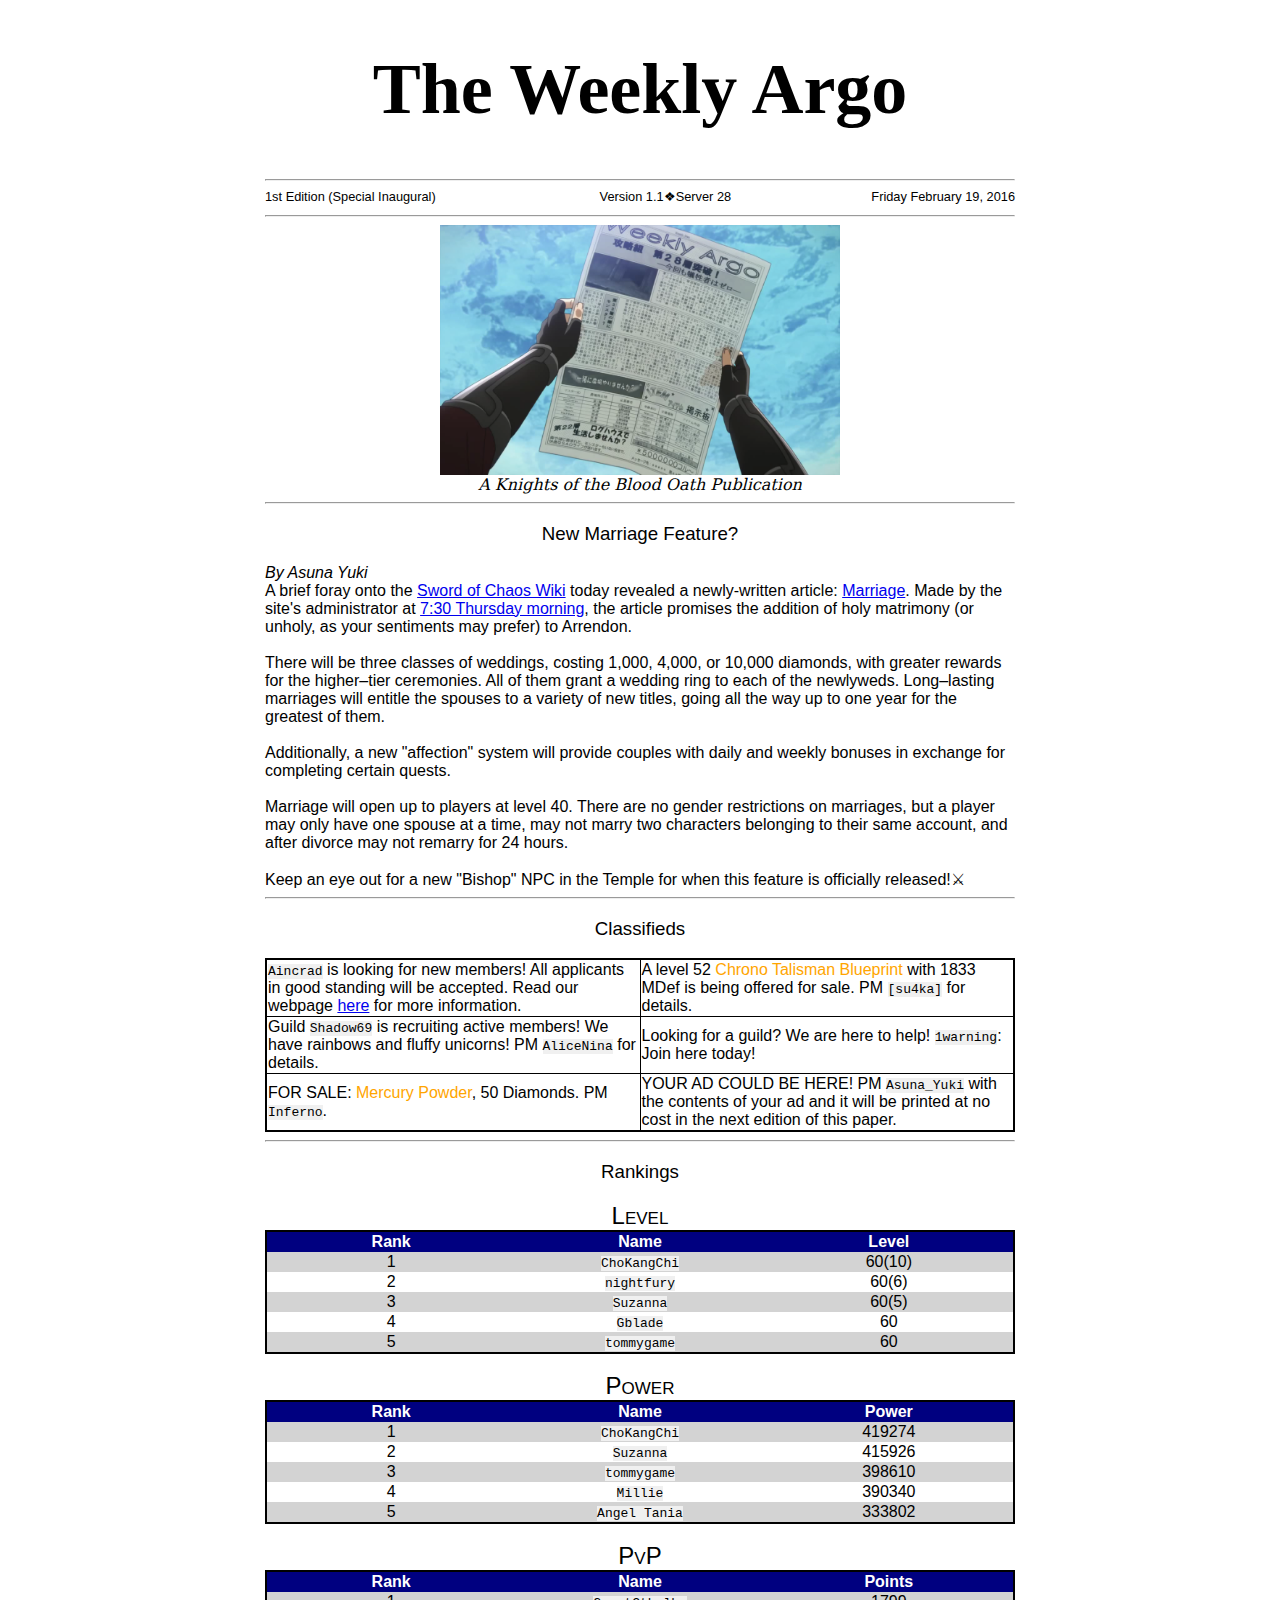
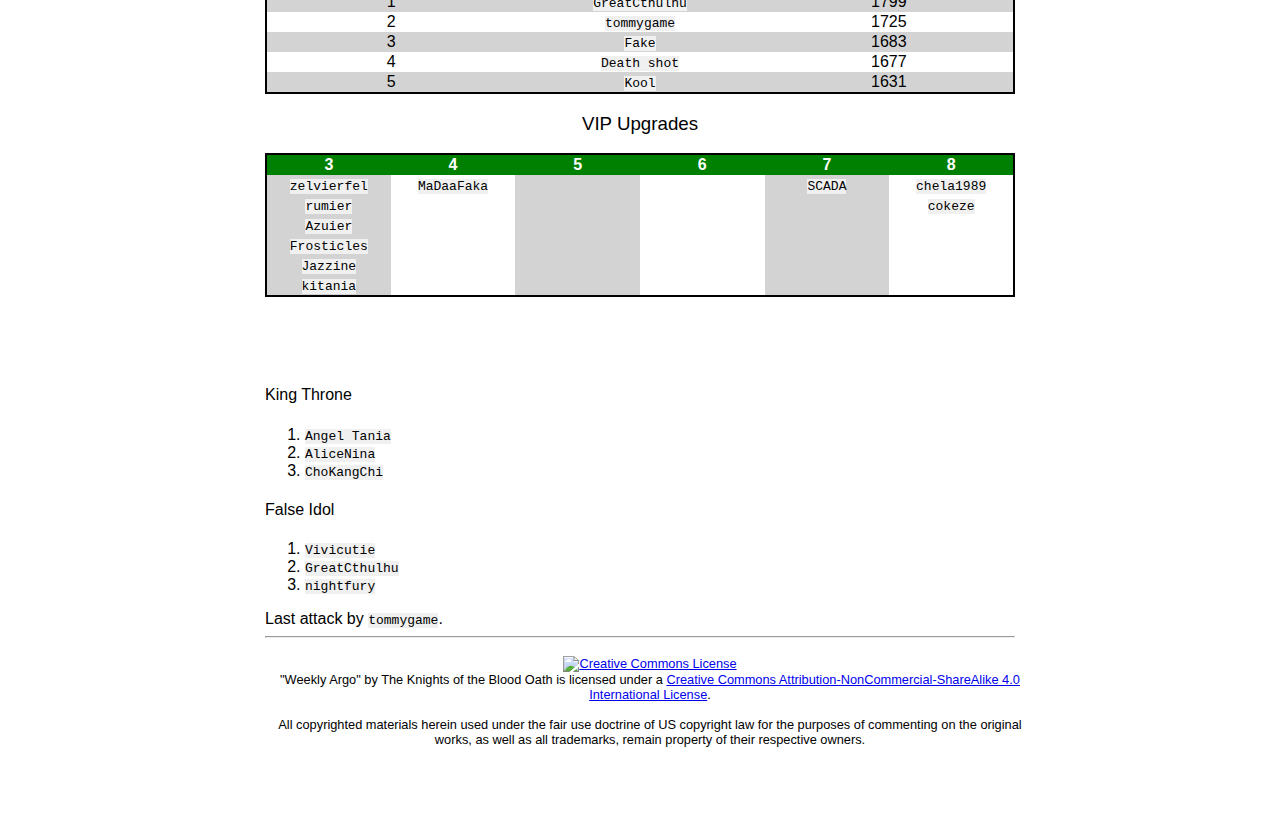
==== argo/latest.html @ 0905831c "Weekly Argo, 1st edition" ====
<!DOCTYPE html>
<html>
  <head>
    <meta  content="text/html; charset=UTF-8"  http-equiv="content-type">
    <title>Weekly Argo</title>
    <style type="text/css">
      body {
        margin-top:3em;
				margin-bottom:5em;
				font-family:sans-serif;
				margin-right:auto;
				margin-left:auto;
        width:750px;
      }
      h1, h2, h3, h4, h5, h6 {
        font-weight: 400;
      }
      h1 {
        font-family:'Liberation Serif','Georgia',serif;
        text-align:center;
      	font-size:4.5em;
      	font-weight:bold;
      }
      h2, h3 {
        font-family:sans-serif;
      	text-align:center;
      }
      th, td {
        border:1px solid black;
      }
      table {
        border:2px solid black;
        table-layout:fixed;
        border-collapse: collapse;
        width: 100%;
      }
      caption {
        font-size:150%;
        font-variant:small-caps;
      }
      table.rnk th {
        background-color:navy;
        color:white;
        border-style:none;
        text-align:center;
      }
      table.rnk tr:nth-child(even) {
        background-color:lightgray;
        border-style:none;
      }
      table.rnk td {
        text-align:center;
        border-style:none;
      }
      table.vip th {
        background-color:green;
        color:white;
        border-style:none;
        text-align:center;
      }
      table.vip td {
        text-align:center;
        border-style:none;
      }
      table.vip td:nth-child(odd) {
        background-color:lightgray;
      }
      footer {
        text-align: center;
				padding-bottom: 1em;
        margin: auto;
        width: 100%;
        padding: 10px;
        font-size: 0.8em;
        font-weight: 300;
      }
      code {
        font-family:monospace;
        background:rgb(240, 240, 240);
      }
      /* Repurpose the <u> tag */
      u {
        text-decoration:none;
        font-variant:small-caps;
      }
		</style>
  </head>
  <body>
    <header>
      <h1>The Weekly Argo</h1>
      <hr>
      <div  style="text-align: left; float: left; font-size: 0.8em;">1st Edition
        (Special Inaugural)</div>
      <div  style="text-align: center;font-size: 0.8em;position:relative;right:60px;height:0;margin:0;padding:0">Version
        1.1❖Server 28</div>
      <div  style="font-size: 0.8em; float: right; text-align: right;">Friday
        February 19, 2016</div>
      <br>
      <hr> <img  src="argo.png"  style="display:block; margin:0 auto;"  height="250"
         width="400">
      <h2  style="margin:auto;text-align:center;font-family:'DejaVu Serif',serif;font-style:italic;font-size:1em">
        A Knights of the Blood Oath Publication</h2>
    </header>
    <hr>
    <main>
      <section>
        <header>
          <h3>New Marriage Feature?</h3>
          <em>By Asuna Yuki</em> </header>
        A brief foray onto the <a  href="http://sword-of-chaos.wikia.com/">Sword
          of Chaos Wiki</a> today revealed a newly-written article: <a  href="http://sword-of-chaos.wikia.com/wiki/Marriage">Marriage</a>.
        Made by the site's administrator at <a  href="http://sword-of-chaos.wikia.com/wiki/Marriage?action=history">7:30
          Thursday morning</a>, the article promises the addition of holy
        matrimony (or unholy, as your sentiments may prefer) to Arrendon.<br>
        <br>
        There will be three classes of weddings, costing 1,000, 4,000, or 10,000
        diamonds, with greater rewards for the higher–tier ceremonies. All of
        them grant a wedding ring to each of the newlyweds. Long–lasting
        marriages will entitle the spouses to a variety of new titles, going all
        the way up to one year for the greatest of them.<br>
        <br>
        Additionally, a new "affection" system will provide couples with daily
        and weekly bonuses in exchange for completing certain quests.<br>
        <br>
        Marriage will open up to players at level 40. There are no gender
        restrictions on marriages, but a player may only have one spouse at a
        time, may not marry two characters belonging to their same account, and
        after divorce may not remarry for 24 hours.<br>
        <br>
        Keep an eye out for a new "Bishop" NPC in the Temple for when this
        feature is officially released!⚔ </section>
      <hr>
      <section>
        <header>
          <h3  style="text-align:center;font-family:Arial Black,Arial,san-serif">Classifieds</h3>
        </header>
        <table>
          <tbody>
            <tr>
              <td> <code>Aincrad</code> is looking for new members! All
                applicants in good standing will be accepted. Read our webpage <a
                   href="https://notehub.org/jnsua">here</a> for more
                information. </td>
              <td> A level 52 <span  style="color:orange">Chrono Talisman
                  Blueprint</span> with 1833 MDef is being offered for sale. PM
                <code>[su4ka]</code> for details. </td>
            </tr>
            <tr>
              <td> Guild <code>Shadow69</code> is recruiting active members! We
                have rainbows and fluffy unicorns! PM <code>AliceNina</code>
                for details. </td>
              <td> Looking for a guild? We are here to help! <code>1warning</code>:
                Join here today! </td>
            </tr>
            <tr>
              <td> FOR SALE: <span  style="color:orange">Mercury Powder</span>,
                50 Diamonds. PM <code>Inferno</code>. </td>
              <td> YOUR AD COULD BE HERE! PM <code>Asuna_Yuki</code> with the
                contents of your ad and it will be printed at no cost in the
                next edition of this paper. </td>
            </tr>
          </tbody>
        </table>
      </section>
      <hr>
      <section>
        <header>
          <h3>Rankings</h3>
        </header>
        <table  class="rnk">
          <caption>Level</caption>
          <tbody>
            <tr>
              <th>Rank</th>
              <th>Name</th>
              <th>Level</th>
            </tr>
            <tr>
              <td>1</td>
              <td><code>ChoKangChi</code></td>
              <td>60(10)</td>
            </tr>
            <tr>
              <td>2</td>
              <td><code>nightfury</code></td>
              <td>60(6)</td>
            </tr>
            <tr>
              <td>3</td>
              <td><code>Suzanna</code></td>
              <td>60(5)</td>
            </tr>
            <tr>
              <td>4</td>
              <td><code>Gblade</code></td>
              <td>60</td>
            </tr>
            <tr>
              <td>5</td>
              <td><code>tommygame</code></td>
              <td>60</td>
            </tr>
          </tbody>
        </table>
        <br>
        <table  class="rnk">
          <caption>Power</caption>
          <tbody>
            <tr>
              <th>Rank</th>
              <th>Name</th>
              <th>Power</th>
            </tr>
            <tr>
              <td>1</td>
              <td><code>ChoKangChi</code></td>
              <td>419274</td>
            </tr>
            <tr>
              <td>2</td>
              <td><code>Suzanna</code></td>
              <td>415926</td>
            </tr>
            <tr>
              <td>3</td>
              <td><code>tommygame</code></td>
              <td>398610</td>
            </tr>
            <tr>
              <td>4</td>
              <td><code>Millie</code></td>
              <td>390340</td>
            </tr>
            <tr>
              <td>5</td>
              <td><code>Angel Tania</code></td>
              <td>333802</td>
            </tr>
          </tbody>
        </table>
        <br>
        <table  class="rnk">
          <caption>PvP</caption>
          <tbody>
            <tr>
              <th>Rank</th>
              <th>Name</th>
              <th>Points</th>
            </tr>
            <tr>
              <td>1</td>
              <td><code>GreatCthulhu</code></td>
              <td>1799</td>
            </tr>
            <tr>
              <td>2</td>
              <td><code>tommygame</code></td>
              <td>1725</td>
            </tr>
            <tr>
              <td>3</td>
              <td><code>Fake</code></td>
              <td>1683</td>
            </tr>
            <tr>
              <td>4</td>
              <td><code>Death shot</code></td>
              <td>1677</td>
            </tr>
            <tr>
              <td>5</td>
              <td><code>Kool</code></td>
              <td>1631</td>
            </tr>
          </tbody>
        </table>
      </section>
      <section>
        <header>
          <h3>VIP Upgrades</h3>
          <table  class="vip">
            <tbody>
              <tr>
                <th> 3 </th>
                <th> 4 </th>
                <th> 5 </th>
                <th> 6 </th>
                <th> 7 </th>
                <th> 8 </th>
              </tr>
              <tr>
                <td><code>zelvierfel</code> </td>
                <td><code>MaDaaFaka</code><br>
                </td>
                <td><br>
                </td>
                <td><br>
                </td>
                <td><code>SCADA</code></td>
                <td><code>chela1989</code></td>
              </tr>
              <tr>
                <td><code>rumier</code><br>
                </td>
                <td><br>
                </td>
                <td><br>
                </td>
                <td><br>
                </td>
                <td><br>
                </td>
                <td><code>cokeze</code></td>
              </tr>
              <tr>
                <td><code>Azuier</code></td>
                <td> <br>
                </td>
                <td> <br>
                </td>
                <td> <br>
                </td>
                <td> <br>
                </td>
                <td> <br>
                </td>
              </tr>
              <tr>
                <td><code>Frosticles</code></td>
                <td> <br>
                </td>
                <td> <br>
                </td>
                <td> <br>
                </td>
                <td> <br>
                </td>
                <td> <br>
                </td>
              </tr>
              <tr>
                <td><code>Jazzine</code></td>
                <td> <br>
                </td>
                <td> <br>
                </td>
                <td> <br>
                </td>
                <td> <br>
                </td>
                <td> <br>
                </td>
              </tr>
              <tr>
                <td><code>kitania</code></td>
                <td> <br>
                </td>
                <td> <br>
                </td>
                <td> <br>
                </td>
                <td> <br>
                </td>
                <td> <br>
                </td>
              </tr>
            </tbody>
          </table>
          <p><br>
          </p>
        </header>
        <br>
      </section>
      <section>
        <header>
          <h4>King Throne</h4>
        </header>
        <ol>
          <li><code>Angel Tania</code></li>
          <li><code>AliceNina</code></li>
          <li><code>ChoKangChi</code></li>
        </ol>
      </section>
      <section>
        <header>
          <h4>False Idol</h4>
        </header>
        <ol>
          <li><code>Vivicutie</code></li>
          <li><code>GreatCthulhu</code></li>
          <li><code>nightfury</code></li>
        </ol>
        Last attack by <code>tommygame</code>. </section>
      <hr>
      <footer> <a  rel="license"  href="http://creativecommons.org/licenses/by-nc-sa/4.0/"><img
             alt="Creative Commons License"  style="border-width:0"  src="https://i.creativecommons.org/l/by-nc-sa/4.0/80x15.png"></a><br>
        <span  xmlns:dct="http://purl.org/dc/terms/"  property="dct:title">"Weekly
          Argo"</span> by <span  xmlns:cc="http://creativecommons.org/ns#"  property="cc:attributionName">The
          Knights of the Blood Oath</span> is licensed under a <a  rel="license"
           href="http://creativecommons.org/licenses/by-nc-sa/4.0/">Creative
          Commons Attribution-NonCommercial-ShareAlike 4.0 International License</a>.<br>
        <br>
        All copyrighted materials herein used under the fair use doctrine of US
        copyright law for the purposes of commenting on the original works, as
        well as all trademarks, remain property of their respective owners. </footer>
    </main>
    
  </body>
</html>
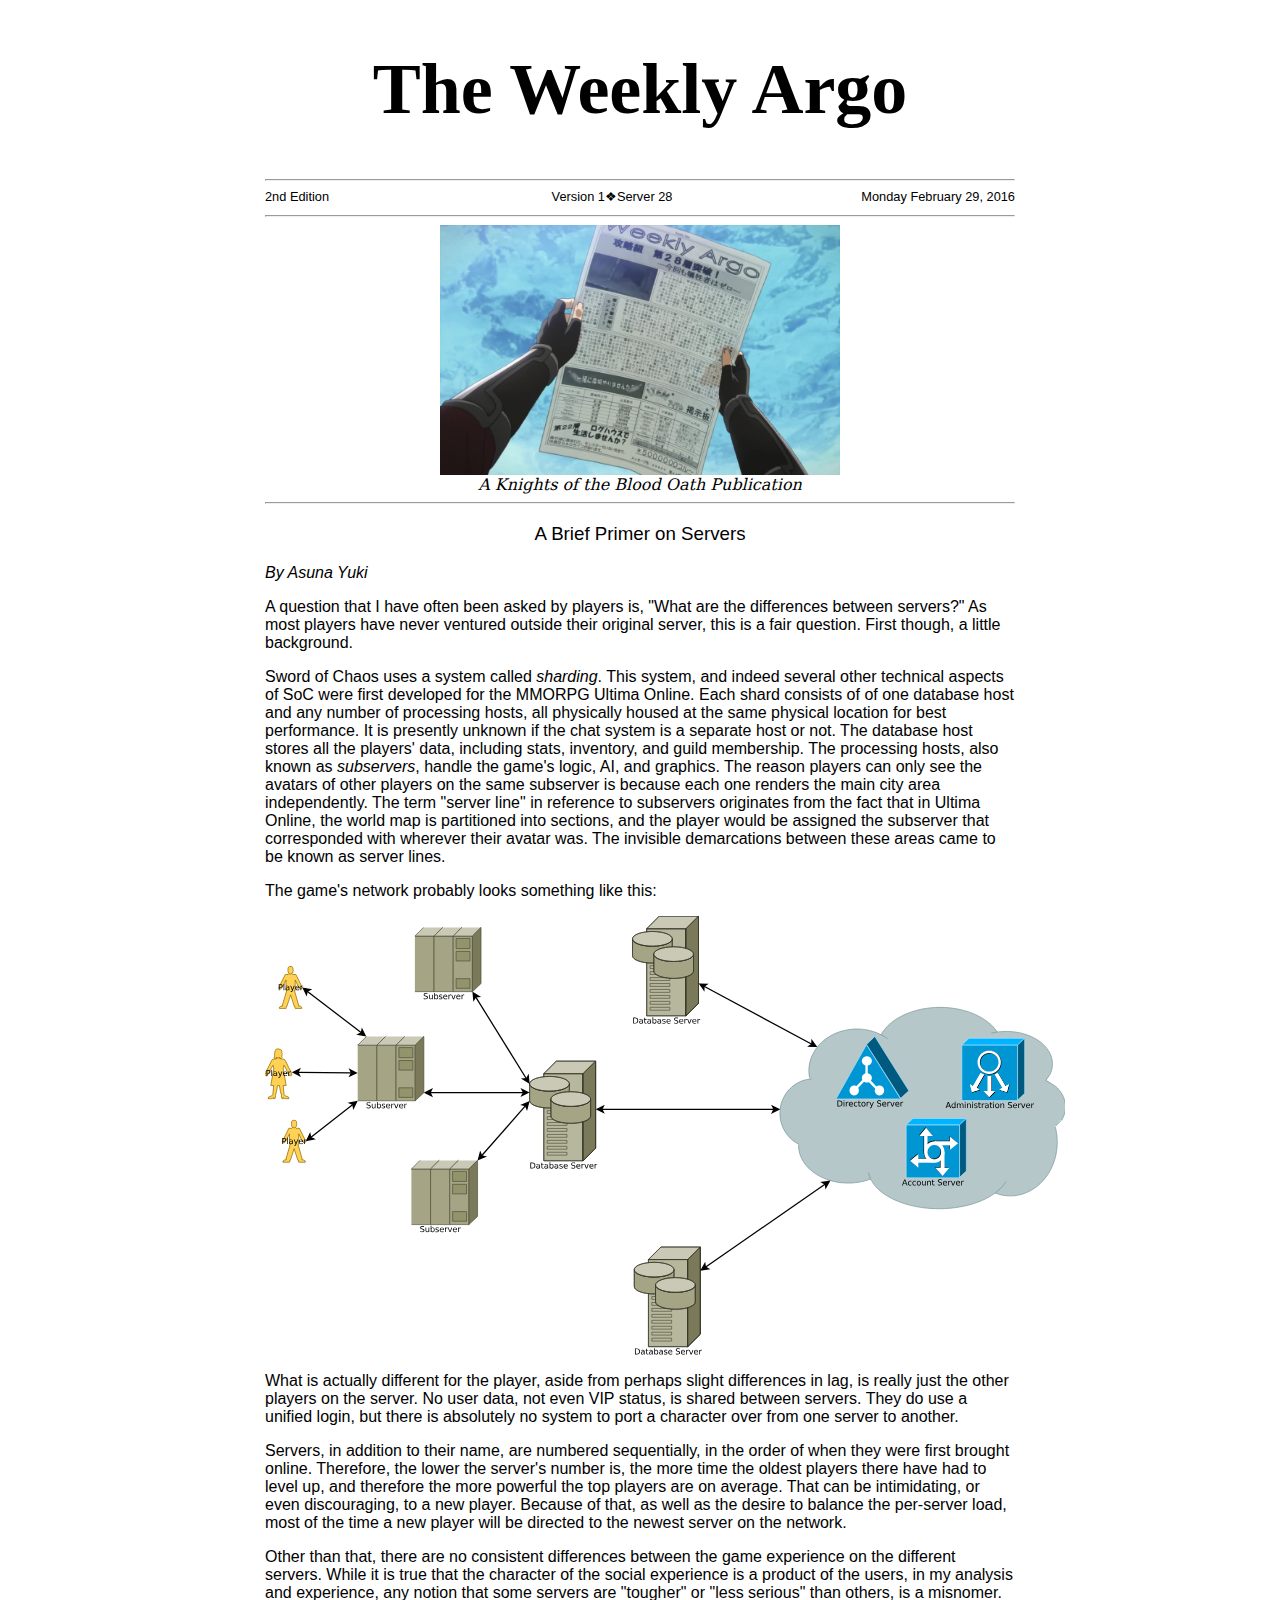
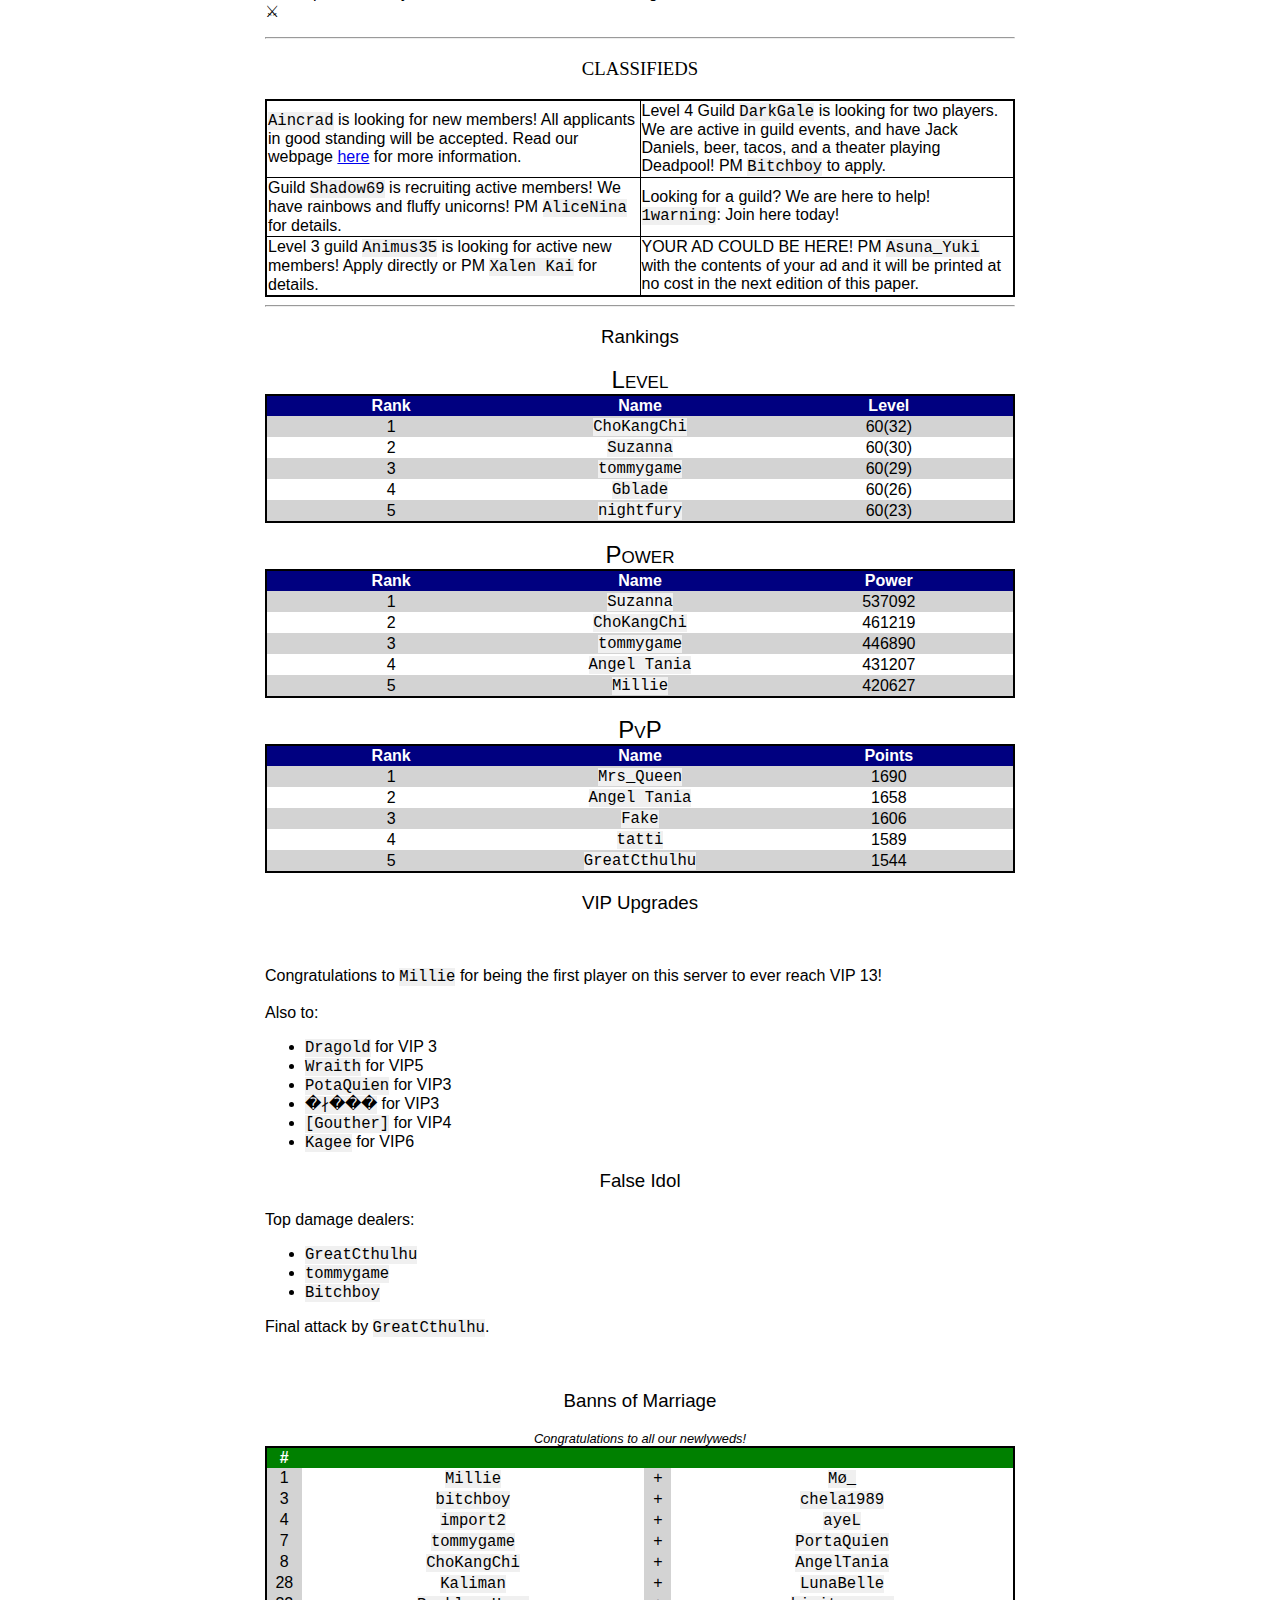
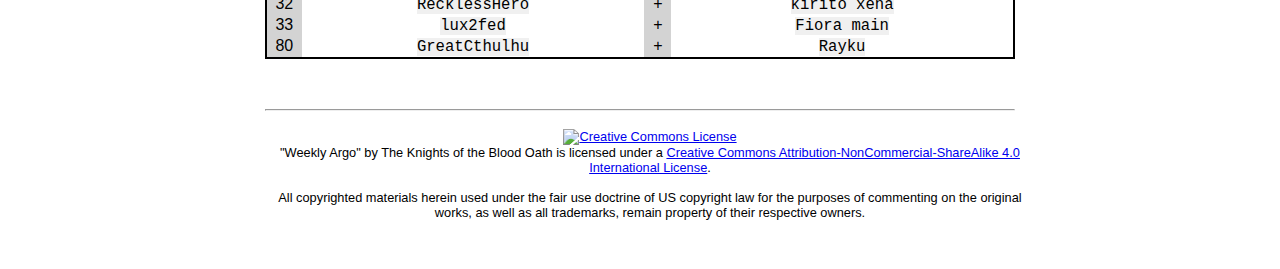
==== commit b1b1a56f: "Second Edition" ====
--- a/argo/latest.html
+++ b/argo/latest.html
@@ -1,149 +1,89 @@
 <!DOCTYPE html>
 <html>
   <head>
-    <meta  content="text/html; charset=UTF-8"  http-equiv="content-type">
+    <meta content="text/html; charset=UTF-8" http-equiv="content-type">
     <title>Weekly Argo</title>
-    <style type="text/css">
-      body {
-        margin-top:3em;
-				margin-bottom:5em;
-				font-family:sans-serif;
-				margin-right:auto;
-				margin-left:auto;
-        width:750px;
-      }
-      h1, h2, h3, h4, h5, h6 {
-        font-weight: 400;
-      }
-      h1 {
-        font-family:'Liberation Serif','Georgia',serif;
-        text-align:center;
-      	font-size:4.5em;
-      	font-weight:bold;
-      }
-      h2, h3 {
-        font-family:sans-serif;
-      	text-align:center;
-      }
-      th, td {
-        border:1px solid black;
-      }
-      table {
-        border:2px solid black;
-        table-layout:fixed;
-        border-collapse: collapse;
-        width: 100%;
-      }
-      caption {
-        font-size:150%;
-        font-variant:small-caps;
-      }
-      table.rnk th {
-        background-color:navy;
-        color:white;
-        border-style:none;
-        text-align:center;
-      }
-      table.rnk tr:nth-child(even) {
-        background-color:lightgray;
-        border-style:none;
-      }
-      table.rnk td {
-        text-align:center;
-        border-style:none;
-      }
-      table.vip th {
-        background-color:green;
-        color:white;
-        border-style:none;
-        text-align:center;
-      }
-      table.vip td {
-        text-align:center;
-        border-style:none;
-      }
-      table.vip td:nth-child(odd) {
-        background-color:lightgray;
-      }
-      footer {
-        text-align: center;
-				padding-bottom: 1em;
-        margin: auto;
-        width: 100%;
-        padding: 10px;
-        font-size: 0.8em;
-        font-weight: 300;
-      }
-      code {
-        font-family:monospace;
-        background:rgb(240, 240, 240);
-      }
-      /* Repurpose the <u> tag */
-      u {
-        text-decoration:none;
-        font-variant:small-caps;
-      }
-		</style>
+    <link href="stylesheet.css" rel="stylesheet">
   </head>
   <body>
     <header>
       <h1>The Weekly Argo</h1>
       <hr>
-      <div  style="text-align: left; float: left; font-size: 0.8em;">1st Edition
-        (Special Inaugural)</div>
-      <div  style="text-align: center;font-size: 0.8em;position:relative;right:60px;height:0;margin:0;padding:0">Version
-        1.1❖Server 28</div>
-      <div  style="font-size: 0.8em; float: right; text-align: right;">Friday
-        February 19, 2016</div>
+      <div style="text-align: left; float: left; font-size: 0.8em;">2nd Edition</div>
+      <div style="text-align: center;font-size: 0.8em;position:relative;right:60px;height:0;margin:0;padding:0">Version
+        1❖Server 28</div>
+      <div style="font-size: 0.8em; float: right; text-align: right;">Monday
+        February 29, 2016</div>
       <br>
-      <hr> <img  src="argo.png"  style="display:block; margin:0 auto;"  height="250"
-         width="400">
-      <h2  style="margin:auto;text-align:center;font-family:'DejaVu Serif',serif;font-style:italic;font-size:1em">
+      <hr> <img src="media/argo.png" style="display:block; margin:0 auto;" height="250" width="400">
+      <!--  For some reason the style has to be repeated inline to get it to center properly, will investigate if it's a Gecko bug -->
+      <h2 style="margin:auto;text-align:center;font-family:'DejaVu Serif',serif;font-style:italic;font-size:1em">
         A Knights of the Blood Oath Publication</h2>
     </header>
     <hr>
     <main>
       <section>
         <header>
-          <h3>New Marriage Feature?</h3>
+          <h3>A Brief Primer on Servers</h3>
           <em>By Asuna Yuki</em> </header>
-        A brief foray onto the <a  href="http://sword-of-chaos.wikia.com/">Sword
-          of Chaos Wiki</a> today revealed a newly-written article: <a  href="http://sword-of-chaos.wikia.com/wiki/Marriage">Marriage</a>.
-        Made by the site's administrator at <a  href="http://sword-of-chaos.wikia.com/wiki/Marriage?action=history">7:30
-          Thursday morning</a>, the article promises the addition of holy
-        matrimony (or unholy, as your sentiments may prefer) to Arrendon.<br>
-        <br>
-        There will be three classes of weddings, costing 1,000, 4,000, or 10,000
-        diamonds, with greater rewards for the higher–tier ceremonies. All of
-        them grant a wedding ring to each of the newlyweds. Long–lasting
-        marriages will entitle the spouses to a variety of new titles, going all
-        the way up to one year for the greatest of them.<br>
-        <br>
-        Additionally, a new "affection" system will provide couples with daily
-        and weekly bonuses in exchange for completing certain quests.<br>
-        <br>
-        Marriage will open up to players at level 40. There are no gender
-        restrictions on marriages, but a player may only have one spouse at a
-        time, may not marry two characters belonging to their same account, and
-        after divorce may not remarry for 24 hours.<br>
-        <br>
-        Keep an eye out for a new "Bishop" NPC in the Temple for when this
-        feature is officially released!⚔ </section>
+        <p> A question that I have often been asked by players is, "What are the
+          differences between servers?" As most players have never ventured
+          outside their original server, this is a fair question. First though,
+          a little background.</p>
+        <p>Sword of Chaos uses a system called <em>sharding</em>. This system,
+          and indeed several other technical aspects of <abbr>SoC</abbr> were
+          first developed for the <abbr>MMORPG</abbr> Ultima Online. Each shard
+          consists of of one database host and any number of processing hosts,
+          all physically housed at the same physical location for best
+          performance. It is presently unknown if the chat system is a separate
+          host or not. The database host stores all the players' data, including
+          stats, inventory, and guild membership. The processing hosts, also
+          known as <em>subservers</em>, handle the game's logic, AI, and
+          graphics. The reason players can only see the avatars of other players
+          on the same subserver is because each one renders the main city area
+          independently. The term "server line" in reference to subservers
+          originates from the fact that in Ultima Online, the world map is
+          partitioned into sections, and the player would be assigned the
+          subserver that corresponded with wherever their avatar was. The
+          invisible demarcations between these areas came to be known as server
+          lines.</p>
+        <p>The game's network probably looks something like this:</p>
+        <p> <img src="media/SoC_network.svg" style="width:800px"></p>
+        <p>What is actually different for the player, aside from perhaps slight
+          differences in lag, is really just the other players on the server. No
+          user data, not even VIP status, is shared between servers. They do use
+          a unified login, but there is absolutely no system to port a character
+          over from one server to another.</p>
+        <p>Servers, in addition to their name, are numbered sequentially, in the
+          order of when they were first brought online. Therefore, the lower the
+          server's number is, the more time the oldest players there have had to
+          level up, and therefore the more powerful the top players are on
+          average. That can be intimidating, or even discouraging, to a new
+          player. Because of that, as well as the desire to balance the
+          per-server load, most of the time a new player will be directed to the
+          newest server on the network.</p>
+        <p>Other than that, there are no consistent differences between the game
+          experience on the different servers. While it is true that the
+          character of the social experience is a product of the users, in my
+          analysis and experience, any notion that some servers are "tougher" or
+          "less serious" than others, is a misnomer. ⚔ </p>
+      </section>
       <hr>
       <section>
         <header>
-          <h3  style="text-align:center;font-family:Arial Black,Arial,san-serif">Classifieds</h3>
+          <h3 class="cads">Classifieds</h3>
         </header>
         <table>
           <tbody>
             <tr>
               <td> <code>Aincrad</code> is looking for new members! All
                 applicants in good standing will be accepted. Read our webpage <a
-                   href="https://notehub.org/jnsua">here</a> for more
+                  href="https://notehub.org/jnsua">here</a> for more
                 information. </td>
-              <td> A level 52 <span  style="color:orange">Chrono Talisman
-                  Blueprint</span> with 1833 MDef is being offered for sale. PM
-                <code>[su4ka]</code> for details. </td>
+              <td> Level 4 Guild <code>DarkGale</code> is looking for two
+                players. We are active in guild events, and have Jack Daniels,
+                beer, tacos, and a theater playing Deadpool! PM <code>Bitchboy</code>
+                to apply.</td>
             </tr>
             <tr>
               <td> Guild <code>Shadow69</code> is recruiting active members! We
@@ -153,8 +93,9 @@
                 Join here today! </td>
             </tr>
             <tr>
-              <td> FOR SALE: <span  style="color:orange">Mercury Powder</span>,
-                50 Diamonds. PM <code>Inferno</code>. </td>
+              <td> Level 3 guild <code>Animus35</code> is looking for active
+                new members! Apply directly or PM <code>Xalen Kai</code> for
+                details.</td>
               <td> YOUR AD COULD BE HERE! PM <code>Asuna_Yuki</code> with the
                 contents of your ad and it will be printed at no cost in the
                 next edition of this paper. </td>
@@ -167,7 +108,7 @@
         <header>
           <h3>Rankings</h3>
         </header>
-        <table  class="rnk">
+        <table class="rnk">
           <caption>Level</caption>
           <tbody>
             <tr>
@@ -178,32 +119,32 @@
             <tr>
               <td>1</td>
               <td><code>ChoKangChi</code></td>
-              <td>60(10)</td>
+              <td>60(32)</td>
             </tr>
             <tr>
               <td>2</td>
-              <td><code>nightfury</code></td>
-              <td>60(6)</td>
+              <td><code>Suzanna</code></td>
+              <td>60(30)</td>
             </tr>
             <tr>
               <td>3</td>
-              <td><code>Suzanna</code></td>
-              <td>60(5)</td>
+              <td><code>tommygame</code></td>
+              <td>60(29)</td>
             </tr>
             <tr>
               <td>4</td>
               <td><code>Gblade</code></td>
-              <td>60</td>
+              <td>60(26)</td>
             </tr>
             <tr>
               <td>5</td>
-              <td><code>tommygame</code></td>
-              <td>60</td>
-            </tr>
-          </tbody>
-        </table>
-        <br>
-        <table  class="rnk">
+              <td><code>nightfury</code></td>
+              <td>60(23)</td>
+            </tr>
+          </tbody>
+        </table>
+        <br>
+        <table class="rnk">
           <caption>Power</caption>
           <tbody>
             <tr>
@@ -213,33 +154,33 @@
             </tr>
             <tr>
               <td>1</td>
+              <td><code>Suzanna</code></td>
+              <td>537092</td>
+            </tr>
+            <tr>
+              <td>2</td>
               <td><code>ChoKangChi</code></td>
-              <td>419274</td>
-            </tr>
-            <tr>
-              <td>2</td>
-              <td><code>Suzanna</code></td>
-              <td>415926</td>
+              <td>461219</td>
             </tr>
             <tr>
               <td>3</td>
               <td><code>tommygame</code></td>
-              <td>398610</td>
+              <td>446890</td>
             </tr>
             <tr>
               <td>4</td>
+              <td><code>Angel Tania</code></td>
+              <td>431207</td>
+            </tr>
+            <tr>
+              <td>5</td>
               <td><code>Millie</code></td>
-              <td>390340</td>
-            </tr>
-            <tr>
-              <td>5</td>
-              <td><code>Angel Tania</code></td>
-              <td>333802</td>
-            </tr>
-          </tbody>
-        </table>
-        <br>
-        <table  class="rnk">
+              <td>420627</td>
+            </tr>
+          </tbody>
+        </table>
+        <br>
+        <table class="rnk">
           <caption>PvP</caption>
           <tbody>
             <tr>
@@ -249,155 +190,161 @@
             </tr>
             <tr>
               <td>1</td>
-              <td><code>GreatCthulhu</code></td>
-              <td>1799</td>
+              <td><code>Mrs_Queen</code></td>
+              <td>1690</td>
             </tr>
             <tr>
               <td>2</td>
-              <td><code>tommygame</code></td>
-              <td>1725</td>
+              <td><code>Angel Tania</code></td>
+              <td>1658</td>
             </tr>
             <tr>
               <td>3</td>
               <td><code>Fake</code></td>
-              <td>1683</td>
+              <td>1606</td>
             </tr>
             <tr>
               <td>4</td>
-              <td><code>Death shot</code></td>
-              <td>1677</td>
+              <td><code>tatti</code></td>
+              <td>1589</td>
             </tr>
             <tr>
               <td>5</td>
-              <td><code>Kool</code></td>
-              <td>1631</td>
-            </tr>
-          </tbody>
-        </table>
-      </section>
-      <section>
-        <header>
-          <h3>VIP Upgrades</h3>
-          <table  class="vip">
-            <tbody>
-              <tr>
-                <th> 3 </th>
-                <th> 4 </th>
-                <th> 5 </th>
-                <th> 6 </th>
-                <th> 7 </th>
-                <th> 8 </th>
-              </tr>
-              <tr>
-                <td><code>zelvierfel</code> </td>
-                <td><code>MaDaaFaka</code><br>
-                </td>
-                <td><br>
-                </td>
-                <td><br>
-                </td>
-                <td><code>SCADA</code></td>
-                <td><code>chela1989</code></td>
-              </tr>
-              <tr>
-                <td><code>rumier</code><br>
-                </td>
-                <td><br>
-                </td>
-                <td><br>
-                </td>
-                <td><br>
-                </td>
-                <td><br>
-                </td>
-                <td><code>cokeze</code></td>
-              </tr>
-              <tr>
-                <td><code>Azuier</code></td>
-                <td> <br>
-                </td>
-                <td> <br>
-                </td>
-                <td> <br>
-                </td>
-                <td> <br>
-                </td>
-                <td> <br>
-                </td>
-              </tr>
-              <tr>
-                <td><code>Frosticles</code></td>
-                <td> <br>
-                </td>
-                <td> <br>
-                </td>
-                <td> <br>
-                </td>
-                <td> <br>
-                </td>
-                <td> <br>
-                </td>
-              </tr>
-              <tr>
-                <td><code>Jazzine</code></td>
-                <td> <br>
-                </td>
-                <td> <br>
-                </td>
-                <td> <br>
-                </td>
-                <td> <br>
-                </td>
-                <td> <br>
-                </td>
-              </tr>
-              <tr>
-                <td><code>kitania</code></td>
-                <td> <br>
-                </td>
-                <td> <br>
-                </td>
-                <td> <br>
-                </td>
-                <td> <br>
-                </td>
-                <td> <br>
-                </td>
-              </tr>
-            </tbody>
-          </table>
-          <p><br>
-          </p>
-        </header>
-        <br>
-      </section>
-      <section>
-        <header>
-          <h4>King Throne</h4>
-        </header>
-        <ol>
-          <li><code>Angel Tania</code></li>
-          <li><code>AliceNina</code></li>
-          <li><code>ChoKangChi</code></li>
-        </ol>
-      </section>
-      <section>
-        <header>
-          <h4>False Idol</h4>
-        </header>
-        <ol>
-          <li><code>Vivicutie</code></li>
+              <td><code>GreatCthulhu</code></td>
+              <td>1544</td>
+            </tr>
+          </tbody>
+        </table>
+      </section>
+      <section>
+        <h3>VIP Upgrades</h3>
+        <p><br>
+        </p>
+        Congratulations to <code>Millie</code> for being the first player on
+        this server to ever reach VIP 13!<br>
+        <br>
+        Also to:<br>
+        <ul>
+          <li><code>Dragold</code> for VIP 3</li>
+          <li><code>Wraith</code> for VIP5</li>
+          <li><code>PotaQuien</code> for VIP3</li>
+          <li><code>�∤���</code> for VIP3</li>
+          <li><code>[Gouther]</code> for VIP4</li>
+          <li><code>Kagee</code> for VIP6</li>
+        </ul>
+      </section>
+      <section>
+        <h3>False Idol</h3>
+        <p>Top damage dealers:</p>
+        <ul>
           <li><code>GreatCthulhu</code></li>
-          <li><code>nightfury</code></li>
-        </ol>
-        Last attack by <code>tommygame</code>. </section>
+          <li><code>tommygame</code></li>
+          <li><code>Bitchboy</code></li>
+        </ul>
+        <p>Final attack by <code>GreatCthulhu</code>.</p>
+        <br>
+      </section>
+      <section>
+        <h3>Banns of Marriage</h3>
+        <table class="vip">
+          <caption style="font-size:80%;font-variant:normal;font-style:italic">
+            Congratulations to all our newlyweds! </caption> <colgroup> <col
+              style="width:4ch"> <col style="width:auto"> <col style="width:3ch">
+            <col style="width:auto"> </colgroup>
+          <tbody>
+            <tr>
+              <th>#</th>
+              <th colspan="3"><br>
+              </th>
+            </tr>
+            <tr>
+              <td>1<br>
+              </td>
+              <td><code>Millie</code><br>
+              </td>
+              <td>+</td>
+              <td><code>Mø_<br>
+                </code> </td>
+            </tr>
+            <tr>
+              <td>3<br>
+              </td>
+              <td><code><span>bitchboy</span></code><br>
+              </td>
+              <td>+</td>
+              <td><code>chela1989<br>
+                </code> </td>
+            </tr>
+            <tr>
+              <td>4<br>
+              </td>
+              <td><code>import2<br>
+                </code> </td>
+              <td>+</td>
+              <td><code>ayeL<br>
+                </code> </td>
+            </tr>
+            <tr>
+              <td>7<br>
+              </td>
+              <td><code>tommygame<br>
+                </code> </td>
+              <td>+</td>
+              <td><code>PortaQuien<br>
+                </code> </td>
+            </tr>
+            <tr>
+              <td>8<br>
+              </td>
+              <td><code>ChoKangChi<br>
+                </code> </td>
+              <td>+</td>
+              <td><code><span>AngelTania</span></code><br>
+              </td>
+            </tr>
+            <tr>
+              <td>28<br>
+              </td>
+              <td><code>Kaliman<br>
+                </code> </td>
+              <td>+</td>
+              <td><code>LunaBelle<br>
+                </code> </td>
+            </tr>
+            <tr>
+              <td>32</td>
+              <td><code>RecklessHero<br>
+                </code> </td>
+              <td>+</td>
+              <td><code>kirito xena<br>
+                </code> </td>
+            </tr>
+            <tr>
+              <td>33</td>
+              <td><code>lux2fed<br>
+                </code> </td>
+              <td>+</td>
+              <td><code>Fiora main<br>
+                </code> </td>
+            </tr>
+            <tr>
+              <td>80</td>
+              <td><code>GreatCthulhu</code></td>
+              <td>+</td>
+              <td><code>Rayku</code></td>
+            </tr>
+          </tbody>
+        </table>
+        <p><br>
+        </p>
+      </section>
       <hr>
-      <footer> <a  rel="license"  href="http://creativecommons.org/licenses/by-nc-sa/4.0/"><img
-             alt="Creative Commons License"  style="border-width:0"  src="https://i.creativecommons.org/l/by-nc-sa/4.0/80x15.png"></a><br>
-        <span  xmlns:dct="http://purl.org/dc/terms/"  property="dct:title">"Weekly
-          Argo"</span> by <span  xmlns:cc="http://creativecommons.org/ns#"  property="cc:attributionName">The
-          Knights of the Blood Oath</span> is licensed under a <a  rel="license"
-           href="http://creativecommons.org/licenses/by-nc-sa/4.0/">Creative
+      <footer> <a rel="license" href="http://creativecommons.org/licenses/by-nc-sa/4.0/"><img
+            alt="Creative Commons License" style="border-width:0" src="https://i.creativecommons.org/l/by-nc-sa/4.0/80x15.png"></a><br>
+        <span xmlns:dct="http://purl.org/dc/terms/" property="dct:title">"Weekly
+          Argo"</span> by <span xmlns:cc="http://creativecommons.org/ns#" property="cc:attributionName">The
+          Knights of the Blood Oath</span> is licensed under a <a rel="license"
+          href="http://creativecommons.org/licenses/by-nc-sa/4.0/">Creative
           Commons Attribution-NonCommercial-ShareAlike 4.0 International License</a>.<br>
         <br>
         All copyrighted materials herein used under the fair use doctrine of US
--- a/argo/stylesheet.css
+++ b/argo/stylesheet.css
@@ -0,0 +1,92 @@
+body {
+  margin-top:3em;
+		margin-bottom:5em;
+		font-family:sans-serif;
+		margin-right:auto;
+		margin-left:auto;
+  width:750px;
+}
+h1, h2, h3, h4, h5, h6 {
+  font-weight: 400;
+}
+h1 {
+  font-family:'Liberation Serif','Georgia',serif;
+  text-align:center;
+	font-size:4.5em;
+	font-weight:bold;
+}
+h2, h3 {
+  font-family:sans-serif;
+	text-align:center;
+}
+th, td {
+  border:1px solid black;
+}
+table {
+  border:2px solid black;
+  table-layout:fixed;
+  border-collapse: collapse;
+  width: 100%;
+}
+caption {
+  font-size:150%;
+  font-variant:small-caps;
+}
+table.rnk th {
+  background-color:navy;
+  color:white;
+  border-style:none;
+  text-align:center;
+}
+table.rnk tr:nth-child(even) {
+  background-color:lightgray;
+  border-style:none;
+}
+table.rnk td {
+  text-align:center;
+  border-style:none;
+}
+table.vip th {
+  background-color:green;
+  color:white;
+  border-style:none;
+  text-align:center;
+}
+table.vip td {
+  text-align:center;
+  border-style:none;
+}
+table.vip td:nth-child(odd) {
+  background-color:lightgray;
+}
+footer {
+  text-align: center;
+		padding-bottom: 1em;
+  margin: auto;
+  width: 100%;
+  padding: 10px;
+  font-size: 0.8em;
+  font-weight: 300;
+}
+code {
+  font-family:monospace;
+  background:rgb(240, 240, 240);
+  font-size:120%;
+}
+/* Repurpose the <u> tag */
+u {
+  text-decoration:none;
+  font-variant:small-caps;
+}
+img:not( a > * ) {
+  display:block;
+  margin:0 auto;
+}
+.cads {
+  text-align:center;
+  font-family:'Arial Black',Gadget,san-serif;
+  text-transform:uppercase;
+}
+small {
+  font-size:65%;
+}